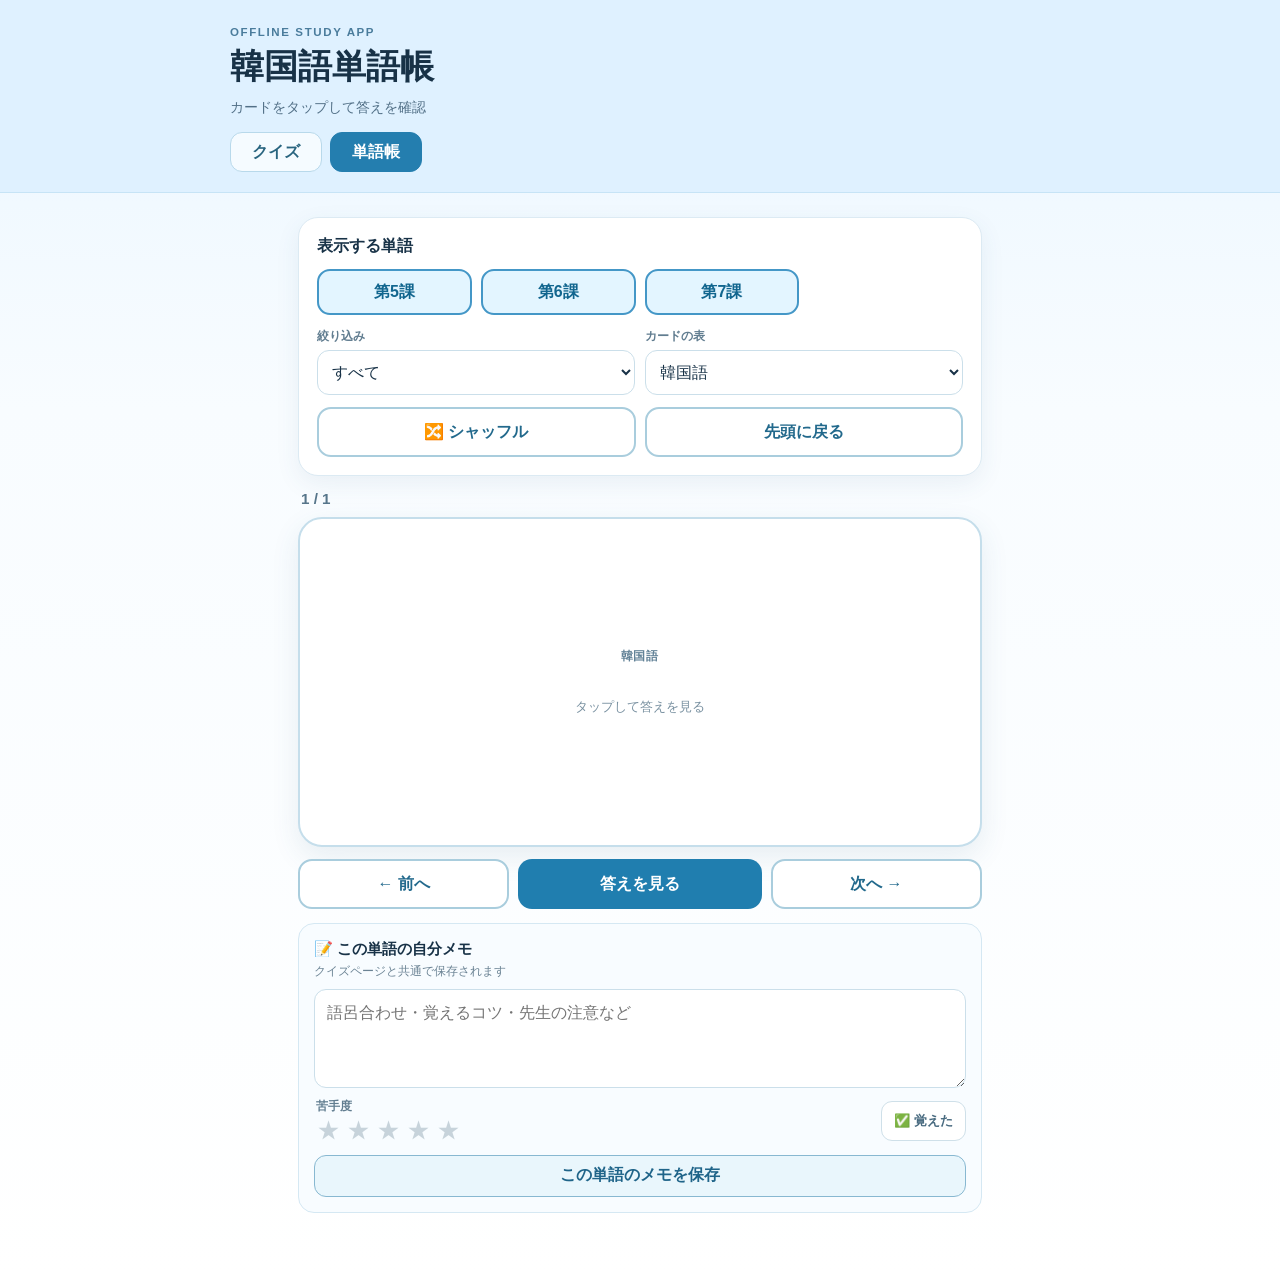
==== flashcards.html @ 3e5a213d "Create flashcards.html" ====
<!doctype html>
<html lang="ja">
<head>
  <meta charset="utf-8">
  <meta name="viewport" content="width=device-width,initial-scale=1,maximum-scale=1,viewport-fit=cover">
  <meta name="theme-color" content="#dff1ff">
  <meta name="apple-mobile-web-app-capable" content="yes">
  <title>韓国語単語帳</title>
  <link rel="stylesheet" href="style.css?v=20260727-flashcards">
</head>
<body>
  <header class="app-header">
    <div class="header-inner">
      <p class="eyebrow">OFFLINE STUDY APP</p>
      <h1>韓国語単語帳</h1>
      <p class="sub">カードをタップして答えを確認</p>
      <nav class="page-nav" aria-label="ページ移動">
        <a class="page-nav-link" href="index.html">クイズ</a>
        <a class="page-nav-link active" href="flashcards.html">単語帳</a>
      </nav>
    </div>
  </header>

  <main class="app-shell flashcard-shell">
    <section class="panel flashcard-controls">
      <h2>表示する単語</h2>
      <div class="chip-grid" id="flashLessonChips">
        <label class="check-chip"><input type="checkbox" value="5" checked><span>第5課</span></label>
        <label class="check-chip"><input type="checkbox" value="6" checked><span>第6課</span></label>
        <label class="check-chip"><input type="checkbox" value="7" checked><span>第7課</span></label>
      </div>
      <div class="flash-filter-grid">
        <label class="select-label">絞り込み
          <select id="cardFilter">
            <option value="all">すべて</option>
            <option value="unlearned">未習得だけ</option>
            <option value="learned">覚えた単語だけ</option>
            <option value="difficult">苦手度3以上</option>
            <option value="memo">メモありだけ</option>
          </select>
        </label>
        <label class="select-label">カードの表
          <select id="frontMode">
            <option value="korean">韓国語</option>
            <option value="japanese">日本語</option>
            <option value="random">ランダム</option>
          </select>
        </label>
      </div>
      <div class="flash-control-buttons">
        <button type="button" id="shuffleBtn" class="secondary-btn">🔀 シャッフル</button>
        <button type="button" id="resetCardsBtn" class="secondary-btn">先頭に戻る</button>
      </div>
    </section>

    <section id="emptyCards" class="notice hidden">条件に合う単語がありません。出題範囲や絞り込みを変えてください。</section>

    <section id="flashcardStudy" class="flashcard-study">
      <div class="flashcard-progress"><strong id="cardPosition">1 / 1</strong><span id="cardStatus"></span></div>

      <button type="button" id="flashcard" class="flashcard" aria-label="カードを裏返す" aria-pressed="false">
        <span class="flashcard-side-label" id="frontLabel">韓国語</span>
        <strong id="frontText" class="flashcard-main"></strong>
        <span id="frontHint" class="flashcard-tap-hint">タップして答えを見る</span>
        <span id="backArea" class="flashcard-back hidden">
          <span class="flashcard-divider"></span>
          <span class="flashcard-side-label" id="backLabel">日本語</span>
          <strong id="backText" class="flashcard-answer"></strong>
          <small id="cardExplanation"></small>
        </span>
      </button>

      <div class="flash-nav-buttons">
        <button type="button" id="prevCardBtn" class="secondary-btn">← 前へ</button>
        <button type="button" id="flipCardBtn" class="primary-btn">答えを見る</button>
        <button type="button" id="nextCardBtn" class="secondary-btn">次へ →</button>
      </div>

      <section class="study-note-panel" aria-label="単語メモ">
        <div class="study-note-heading">
          <div><strong>📝 この単語の自分メモ</strong><small>クイズページと共通で保存されます</small></div>
          <span id="flashNoteStatus" class="note-save-status" aria-live="polite"></span>
        </div>
        <textarea id="flashMemo" rows="3" placeholder="語呂合わせ・覚えるコツ・先生の注意など"></textarea>
        <div class="study-settings">
          <fieldset class="difficulty-field">
            <legend>苦手度</legend>
            <div id="flashDifficultyButtons" class="difficulty-buttons" aria-label="苦手度">
              <button type="button" data-level="1">★</button><button type="button" data-level="2">★</button><button type="button" data-level="3">★</button><button type="button" data-level="4">★</button><button type="button" data-level="5">★</button>
            </div>
          </fieldset>
          <label class="learned-check"><input type="checkbox" id="flashLearned"><span>✅ 覚えた</span></label>
        </div>
        <button type="button" id="saveFlashNoteBtn" class="save-note-btn">この単語のメモを保存</button>
      </section>
    </section>
  </main>

  <noscript><p class="fatal">JavaScriptを有効にしてください。</p></noscript>
  <script src="questions.js?v=20260727-flashcards"></script>
  <script src="flashcards.js?v=20260727-flashcards"></script>
</body>
</html>
---- style.css ----
*{box-sizing:border-box}html{-webkit-text-size-adjust:100%;font-family:-apple-system,BlinkMacSystemFont,"Hiragino Sans","Yu Gothic",sans-serif;background:#f6fbff;color:#183247}body{margin:0;min-height:100vh;background:linear-gradient(180deg,#eaf6ff 0,#f8fcff 32%,#fff 100%);overscroll-behavior-y:none}button,textarea{font:inherit}button{cursor:pointer;-webkit-tap-highlight-color:transparent;touch-action:manipulation}.app-header{padding:26px 18px 20px;background:#dff1ff;border-bottom:1px solid #c7e4f6}.header-inner,.app-shell{width:min(100%,820px);margin:auto}.eyebrow{margin:0 0 6px;font-size:.72rem;font-weight:900;letter-spacing:.14em;color:#4a7c9c}.app-header h1{margin:0;font-size:clamp(1.55rem,6vw,2.15rem)}.sub{margin:8px 0 0;color:#527087;font-size:.9rem}.app-shell{padding:18px 14px 50px}.view{display:none}.view.active{display:block}.notice{margin-bottom:14px;padding:13px 15px;border-radius:14px;background:#fff7cf;border:1px solid #f0da78;line-height:1.6;font-size:.9rem}.notice strong{display:block}.panel,.question-card,.result-card{background:#fff;border:1px solid #dceaf3;border-radius:20px;box-shadow:0 8px 24px rgba(45,95,128,.08)}.panel{padding:18px;margin-bottom:14px}.panel h2{margin:0 0 14px;font-size:1rem}.compact{padding-bottom:16px}.chip-grid{display:grid;grid-template-columns:repeat(2,1fr);gap:9px}.check-chip{position:relative}.check-chip input{position:absolute;opacity:0}.check-chip span{display:flex;align-items:center;justify-content:center;min-height:46px;padding:10px;border:2px solid #d4e4ee;border-radius:13px;background:#f8fcff;font-weight:800}.check-chip input:checked+span{border-color:#4497c7;background:#e3f5ff;color:#12668f}.check-chip.priority input:checked+span{border-color:#e0a629;background:#fff5cf;color:#8b5a00}.mode-grid{display:grid;grid-template-columns:repeat(2,minmax(0,1fr));gap:10px}.mode-card{min-height:112px;padding:13px 9px;border:1px solid #d7e7f1;border-radius:16px;background:#f9fcff;color:#183247;text-align:center;box-shadow:0 3px 10px rgba(39,91,125,.05)}.mode-card:active{transform:scale(.98);background:#eaf7ff}.mode-card span,.mode-card strong,.mode-card small{display:block}.mode-icon{font-size:1.65rem;margin-bottom:5px}.mode-card strong{font-size:.98rem}.mode-card small{margin-top:4px;color:#698397;font-size:.74rem;line-height:1.35}.count-row{display:grid;grid-template-columns:repeat(4,1fr);gap:8px}.count-btn,.small-btn,.ghost-btn{min-height:42px;border:1px solid #cfe1ec;border-radius:12px;background:#f7fbfe;color:#31566e;font-weight:800}.count-btn.active{background:#247eaf;color:#fff;border-color:#247eaf}.stats{display:grid;grid-template-columns:repeat(3,1fr);text-align:center}.stats div{padding:5px;border-right:1px solid #e4eef4}.stats div:last-child{border:0}.stats strong,.stats span{display:block}.stats strong{font-size:1.4rem}.stats span{margin-top:3px;color:#6d8291;font-size:.75rem}.quiz-topbar{display:flex;align-items:center;gap:14px;margin-bottom:12px}.ghost-btn{padding:0 13px;white-space:nowrap}.progress-wrap{flex:1;text-align:right;font-size:.8rem;font-weight:800}.progress{height:8px;margin-top:5px;overflow:hidden;border-radius:99px;background:#dbeaf2}.progress span{display:block;width:0;height:100%;background:#2888b9;transition:width .2s}.question-card{padding:20px 17px}.question-meta{display:flex;gap:7px}.badge{padding:5px 9px;border-radius:99px;background:#2079aa;color:#fff;font-size:.75rem;font-weight:900}.badge.pale{background:#e9f5fb;color:#28647f}.question-prompt{margin:20px 0 7px;color:#678093;font-weight:700;font-size:.9rem}.question-text{margin:0 0 10px;font-size:clamp(1.35rem,6vw,2rem);line-height:1.45;overflow-wrap:anywhere}.question-hint{min-height:1.2em;margin:0 0 14px;color:#7d6a38;font-size:.83rem}.choice-area{display:grid;gap:9px}.choice-btn{width:100%;min-height:52px;padding:11px;border:2px solid #d7e6ef;border-radius:14px;background:#fff;color:#183247;text-align:left;font-weight:800}.choice-btn.selected{border-color:#1e83b7;background:#e6f6ff}.choice-btn.correct{border-color:#38a66b;background:#e7f8ee}.choice-btn.wrong{border-color:#dc6464;background:#fff0f0}.input-area textarea{width:100%;min-height:100px;padding:14px;border:2px solid #cfe2ed;border-radius:14px;background:#fcfeff;color:#183247;font-size:16px;resize:vertical}.input-area textarea:focus{outline:3px solid rgba(49,145,195,.18);border-color:#3191c3}.canvas-area{margin-top:4px}#writeCanvas{display:block;width:100%;height:300px;border:2px solid #bcd8e8;border-radius:15px;background:#fff;touch-action:none;user-select:none;-webkit-user-select:none}.canvas-tools{display:flex;gap:8px;margin-top:9px}.canvas-tools button{flex:1}.canvas-note{margin:8px 2px 0;color:#697f8e;font-size:.8rem}.action-row{display:flex;gap:9px;margin-top:18px}.primary-btn,.secondary-btn,.grade-btn{width:100%;min-height:50px;padding:12px 16px;border-radius:14px;font-weight:900}.primary-btn{border:0;background:#207eaf;color:#fff}.secondary-btn{border:2px solid #a9cddd;background:#fff;color:#22698c}.feedback{margin-top:18px;padding-top:17px;border-top:1px solid #dce8ef}.result-headline{margin-bottom:12px;font-size:1.25rem;font-weight:900}.result-headline.ok{color:#16834a}.result-headline.ng{color:#c64040}.answer-box{padding:13px;border-radius:13px;background:#eef8fd}.answer-box span,.answer-box strong{display:block}.answer-box span{font-size:.75rem;color:#668093}.answer-box strong{margin-top:4px;font-size:1.2rem;white-space:pre-wrap}.explanation-box{margin-top:10px;padding:13px;border-radius:13px;background:#f8fafb;white-space:pre-wrap;line-height:1.65}.self-grade{display:grid;grid-template-columns:1fr 1fr;gap:8px;margin:14px 0}.self-grade p{grid-column:1/-1;margin:0;font-weight:900}.grade-btn{border:0}.grade-btn.correct{background:#e4f7ec;color:#167044}.grade-btn.wrong{background:#fff0f0;color:#b73f3f}.feedback>#nextBtn{margin-top:12px}.result-card{padding:24px 18px;text-align:center}.result-card h2{margin:3px 0 16px}.score-circle{display:flex;align-items:baseline;justify-content:center;width:140px;height:140px;margin:0 auto 15px;border:10px solid #d8effa;border-radius:50%;flex-direction:row;padding-top:36px}.score-circle strong{font-size:2.7rem}.result-breakdown{display:grid;grid-template-columns:1fr 1fr;margin:18px 0}.result-breakdown div:first-child{border-right:1px solid #dce8ef}.result-breakdown strong,.result-breakdown span{display:block}.result-breakdown strong{font-size:1.5rem}.result-breakdown span{font-size:.8rem;color:#6f8493}.review-list{text-align:left;margin-bottom:15px}.review-item{padding:12px 2px;border-top:1px solid #e2ebf0}.review-item strong,.review-item span{display:block;overflow-wrap:anywhere}.review-item span{margin-top:4px;color:#607889;font-size:.82rem;line-height:1.5}.result-card>.secondary-btn{margin-top:9px}.hidden{display:none!important}.fatal{margin:20px;padding:14px;background:#fff0f0;color:#a00}.error-box{margin:20px auto;padding:16px;max-width:760px;border:2px solid #d85858;border-radius:14px;background:#fff1f1;color:#9c2525;font-weight:700}@media(min-width:650px){.app-shell{padding:24px 18px 60px}.mode-grid{grid-template-columns:repeat(4,1fr)}.mode-card{min-height:120px}.chip-grid{grid-template-columns:repeat(4,1fr)}.question-card{padding:28px}.question-text{font-size:2rem}}@media(max-width:360px){.mode-grid{gap:7px}.mode-card{min-height:104px;padding:10px 5px}.count-row{gap:5px}.count-btn{font-size:.82rem}.question-card{padding:17px 13px}}

/* 問題ごとのメモ・苦手度・覚えたチェック */
.study-note-panel{margin:18px 0 4px;padding:15px;border:1px solid #d5e8f3;border-radius:16px;background:#f8fcff}.study-note-heading{display:flex;align-items:flex-start;justify-content:space-between;gap:10px;margin-bottom:10px}.study-note-heading strong,.study-note-heading small{display:block}.study-note-heading strong{font-size:.95rem}.study-note-heading small{margin-top:3px;color:#6b8394;font-size:.72rem;line-height:1.4}.note-save-status{min-width:3em;color:#23845f;font-size:.75rem;font-weight:900;text-align:right}.study-note-panel textarea{display:block;width:100%;min-height:78px;resize:vertical;padding:11px 12px;border:1px solid #cbdfea;border-radius:12px;background:#fff;color:#183247;line-height:1.55}.study-note-panel textarea:focus{outline:3px solid rgba(36,126,175,.14);border-color:#4b9bc7}.study-settings{display:flex;align-items:center;justify-content:space-between;gap:12px;margin-top:11px}.difficulty-field{min-width:0;margin:0;padding:0;border:0}.difficulty-field legend{margin-bottom:3px;color:#617d90;font-size:.72rem;font-weight:800}.difficulty-buttons{display:flex;gap:1px}.difficulty-buttons button{padding:2px;min-width:29px;border:0;background:transparent;color:#c7d3db;font-size:1.45rem;line-height:1;touch-action:manipulation}.difficulty-buttons button.active{color:#f2b62f}.learned-check{position:relative;flex:0 0 auto}.learned-check input{position:absolute;opacity:0;pointer-events:none}.learned-check span{display:flex;align-items:center;justify-content:center;min-height:40px;padding:8px 12px;border:1px solid #cfe0e9;border-radius:11px;background:#fff;color:#496b80;font-size:.82rem;font-weight:900}.learned-check input:checked+span{border-color:#55aa82;background:#e7f8ef;color:#26714d}.save-note-btn{width:100%;min-height:42px;margin-top:11px;border:1px solid #88b8d1;border-radius:12px;background:#e9f6fc;color:#1f6489;font-weight:900}.save-note-btn:active{transform:scale(.99)}
@media(max-width:420px){.study-settings{align-items:flex-end}.difficulty-buttons button{min-width:26px;font-size:1.3rem}.learned-check span{padding:8px 9px}}

/* ページ移動・単語帳 */
.page-nav{display:flex;gap:8px;margin-top:15px}.page-nav-link{display:inline-flex;align-items:center;justify-content:center;min-width:92px;min-height:40px;padding:8px 14px;border:1px solid #b8d9eb;border-radius:12px;background:rgba(255,255,255,.7);color:#28647f;font-weight:900;text-decoration:none}.page-nav-link.active{border-color:#247eaf;background:#247eaf;color:#fff}.flashcard-shell{max-width:720px}.flashcard-controls h2{margin-bottom:12px}.flash-filter-grid{display:grid;grid-template-columns:1fr 1fr;gap:10px;margin-top:13px}.select-label{display:grid;gap:5px;color:#617d90;font-size:.75rem;font-weight:900}.select-label select{width:100%;min-height:45px;padding:8px 10px;border:1px solid #cbdfea;border-radius:12px;background:#fff;color:#183247;font-size:16px}.flash-control-buttons,.flash-nav-buttons{display:grid;grid-template-columns:1fr 1fr;gap:9px;margin-top:12px}.flashcard-progress{display:flex;align-items:center;justify-content:space-between;gap:12px;margin:5px 3px 10px;color:#56758a}.flashcard-progress strong{font-size:.95rem}.flashcard-progress span{font-size:.78rem;font-weight:800}.flashcard{display:flex;width:100%;min-height:330px;padding:24px 18px;border:2px solid #c5deeb;border-radius:24px;background:#fff;color:#183247;box-shadow:0 10px 28px rgba(45,95,128,.1);align-items:center;justify-content:center;flex-direction:column;text-align:center}.flashcard:active{transform:scale(.995)}.flashcard-side-label{display:block;color:#628297;font-size:.78rem;font-weight:900;letter-spacing:.08em}.flashcard-main{display:block;margin:18px 0 15px;font-size:clamp(2.2rem,11vw,4.2rem);line-height:1.25;overflow-wrap:anywhere}.flashcard-tap-hint{color:#7890a0;font-size:.82rem}.flashcard-back{display:block;width:100%}.flashcard-divider{display:block;width:70px;height:2px;margin:20px auto;background:#d7e7ef}.flashcard-answer{display:block;margin:12px 0 8px;font-size:clamp(1.55rem,7vw,2.5rem);line-height:1.4;overflow-wrap:anywhere}.flashcard-back small{display:block;margin-top:12px;color:#6b8394;line-height:1.6;white-space:pre-wrap}.flash-nav-buttons{grid-template-columns:1fr 1.15fr 1fr}.flash-nav-buttons button{padding-left:8px;padding-right:8px}.flashcard-study>.study-note-panel{margin-top:14px}@media(max-width:430px){.flash-filter-grid{grid-template-columns:1fr}.flashcard{min-height:300px;padding:20px 14px}.flash-nav-buttons{gap:6px}.flash-nav-buttons button{font-size:.84rem}.page-nav-link{min-width:84px}}
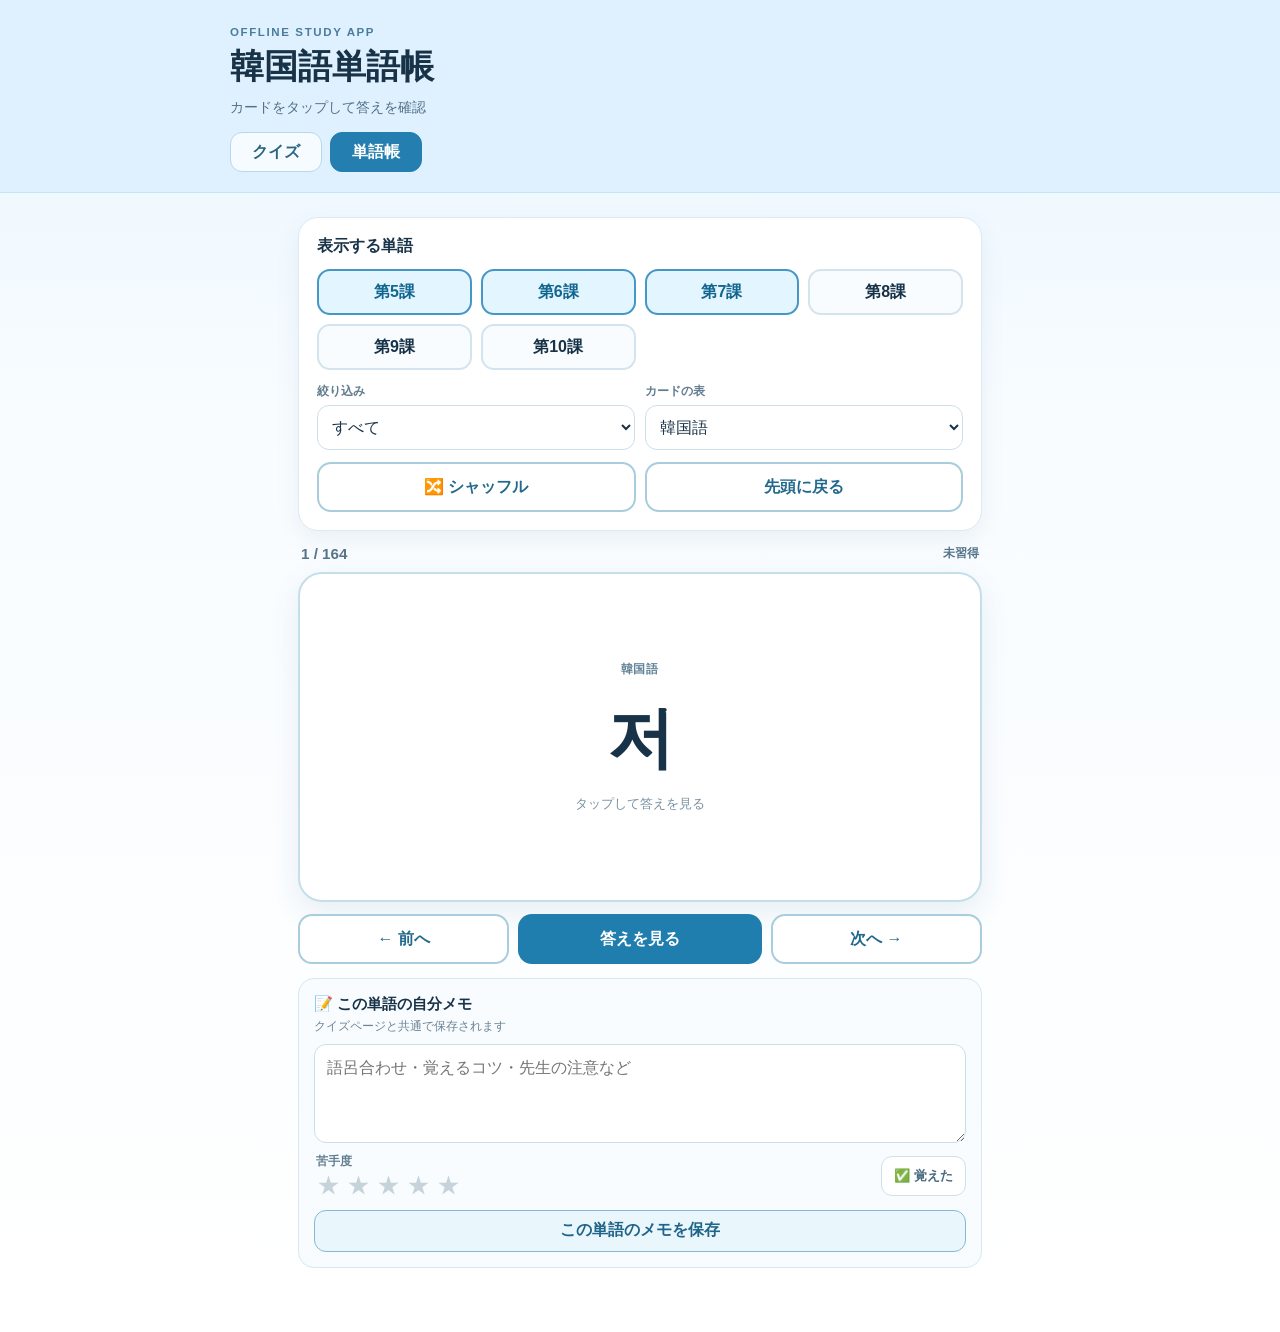
==== commit ae624ac6: "Update flashcards.html" ====
--- a/flashcards.html
+++ b/flashcards.html
@@ -28,6 +28,9 @@
         <label class="check-chip"><input type="checkbox" value="5" checked><span>第5課</span></label>
         <label class="check-chip"><input type="checkbox" value="6" checked><span>第6課</span></label>
         <label class="check-chip"><input type="checkbox" value="7" checked><span>第7課</span></label>
+        <label class="check-chip"><input type="checkbox" value="8"><span>第8課</span></label>
+        <label class="check-chip"><input type="checkbox" value="9"><span>第9課</span></label>
+        <label class="check-chip"><input type="checkbox" value="10"><span>第10課</span></label>
       </div>
       <div class="flash-filter-grid">
         <label class="select-label">絞り込み
@@ -97,7 +100,7 @@
   </main>
 
   <noscript><p class="fatal">JavaScriptを有効にしてください。</p></noscript>
-  <script src="questions.js?v=20260727-flashcards"></script>
+  <script src="questions.js?v=20260928-lessons8to10"></script>
   <script src="flashcards.js?v=20260727-flashcards"></script>
 </body>
 </html>
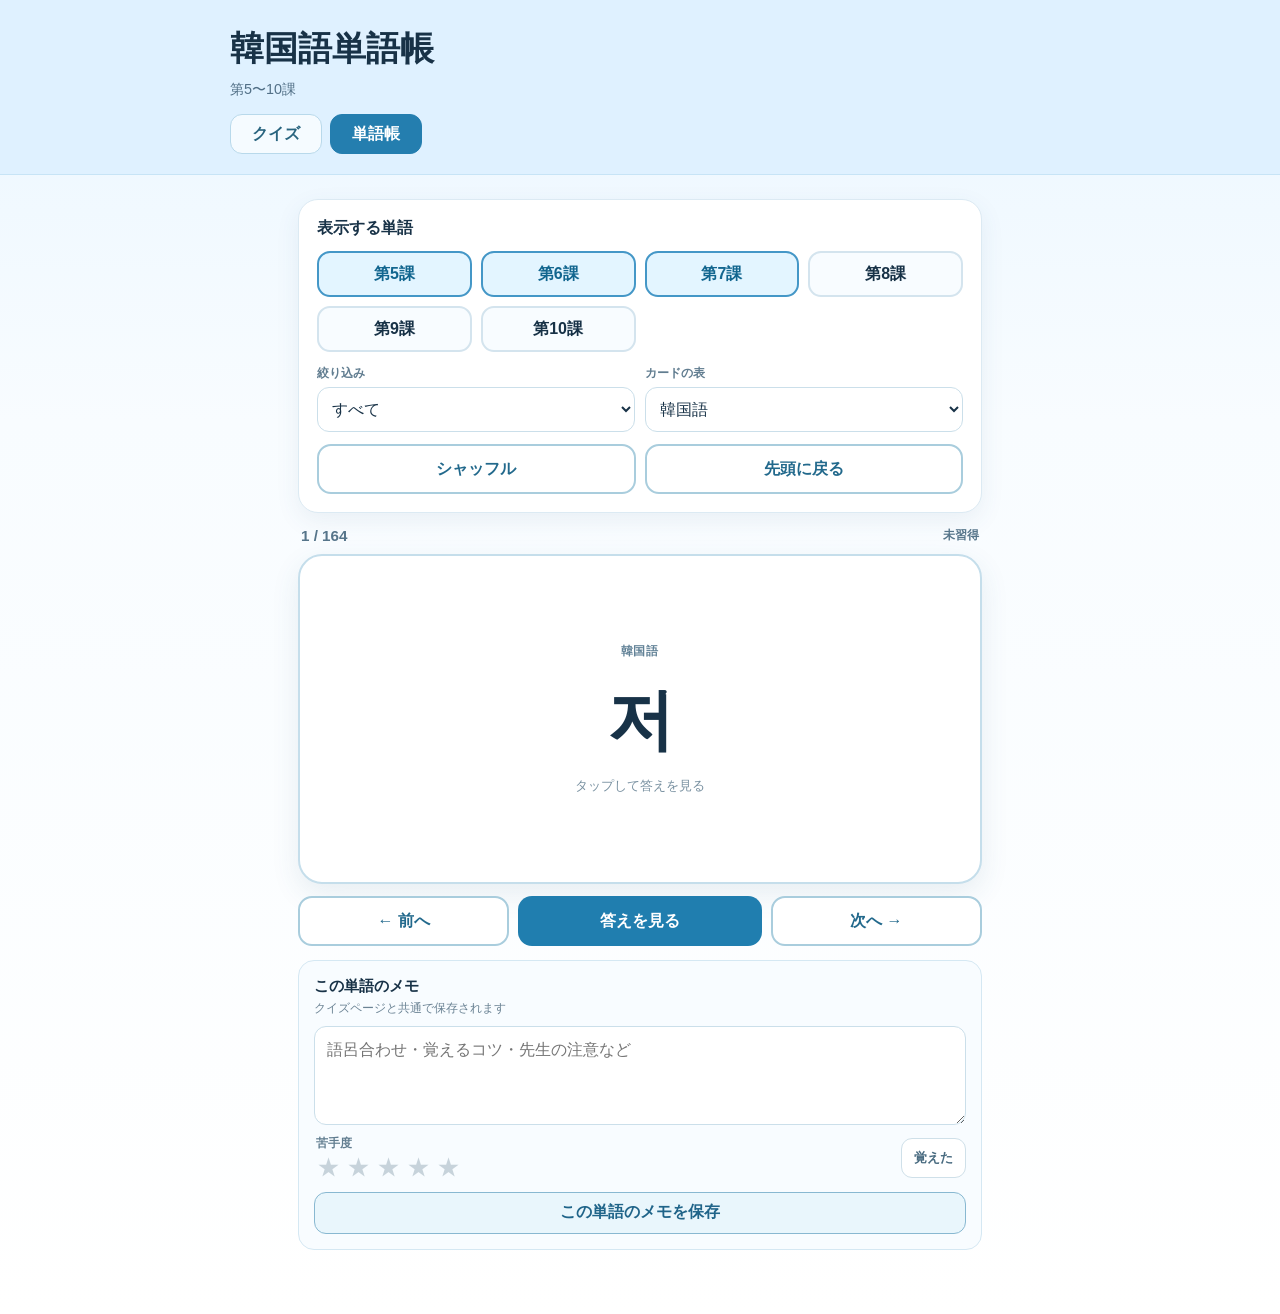
==== commit 62442311: "Update flashcards.html" ====
--- a/flashcards.html
+++ b/flashcards.html
@@ -6,14 +6,13 @@
   <meta name="theme-color" content="#dff1ff">
   <meta name="apple-mobile-web-app-capable" content="yes">
   <title>韓国語単語帳</title>
-  <link rel="stylesheet" href="style.css?v=20260727-flashcards">
+  <link rel="stylesheet" href="style.css?v=20260928-simple">
 </head>
 <body>
   <header class="app-header">
     <div class="header-inner">
-      <p class="eyebrow">OFFLINE STUDY APP</p>
       <h1>韓国語単語帳</h1>
-      <p class="sub">カードをタップして答えを確認</p>
+      <p class="sub">第5〜10課</p>
       <nav class="page-nav" aria-label="ページ移動">
         <a class="page-nav-link" href="index.html">クイズ</a>
         <a class="page-nav-link active" href="flashcards.html">単語帳</a>
@@ -51,7 +50,7 @@
         </label>
       </div>
       <div class="flash-control-buttons">
-        <button type="button" id="shuffleBtn" class="secondary-btn">🔀 シャッフル</button>
+        <button type="button" id="shuffleBtn" class="secondary-btn">シャッフル</button>
         <button type="button" id="resetCardsBtn" class="secondary-btn">先頭に戻る</button>
       </div>
     </section>
@@ -81,7 +80,7 @@
 
       <section class="study-note-panel" aria-label="単語メモ">
         <div class="study-note-heading">
-          <div><strong>📝 この単語の自分メモ</strong><small>クイズページと共通で保存されます</small></div>
+          <div><strong>この単語のメモ</strong><small>クイズページと共通で保存されます</small></div>
           <span id="flashNoteStatus" class="note-save-status" aria-live="polite"></span>
         </div>
         <textarea id="flashMemo" rows="3" placeholder="語呂合わせ・覚えるコツ・先生の注意など"></textarea>
@@ -92,7 +91,7 @@
               <button type="button" data-level="1">★</button><button type="button" data-level="2">★</button><button type="button" data-level="3">★</button><button type="button" data-level="4">★</button><button type="button" data-level="5">★</button>
             </div>
           </fieldset>
-          <label class="learned-check"><input type="checkbox" id="flashLearned"><span>✅ 覚えた</span></label>
+          <label class="learned-check"><input type="checkbox" id="flashLearned"><span>覚えた</span></label>
         </div>
         <button type="button" id="saveFlashNoteBtn" class="save-note-btn">この単語のメモを保存</button>
       </section>
@@ -101,6 +100,6 @@
 
   <noscript><p class="fatal">JavaScriptを有効にしてください。</p></noscript>
   <script src="questions.js?v=20260928-lessons8to10"></script>
-  <script src="flashcards.js?v=20260727-flashcards"></script>
+  <script src="flashcards.js?v=20260928-simple"></script>
 </body>
 </html>
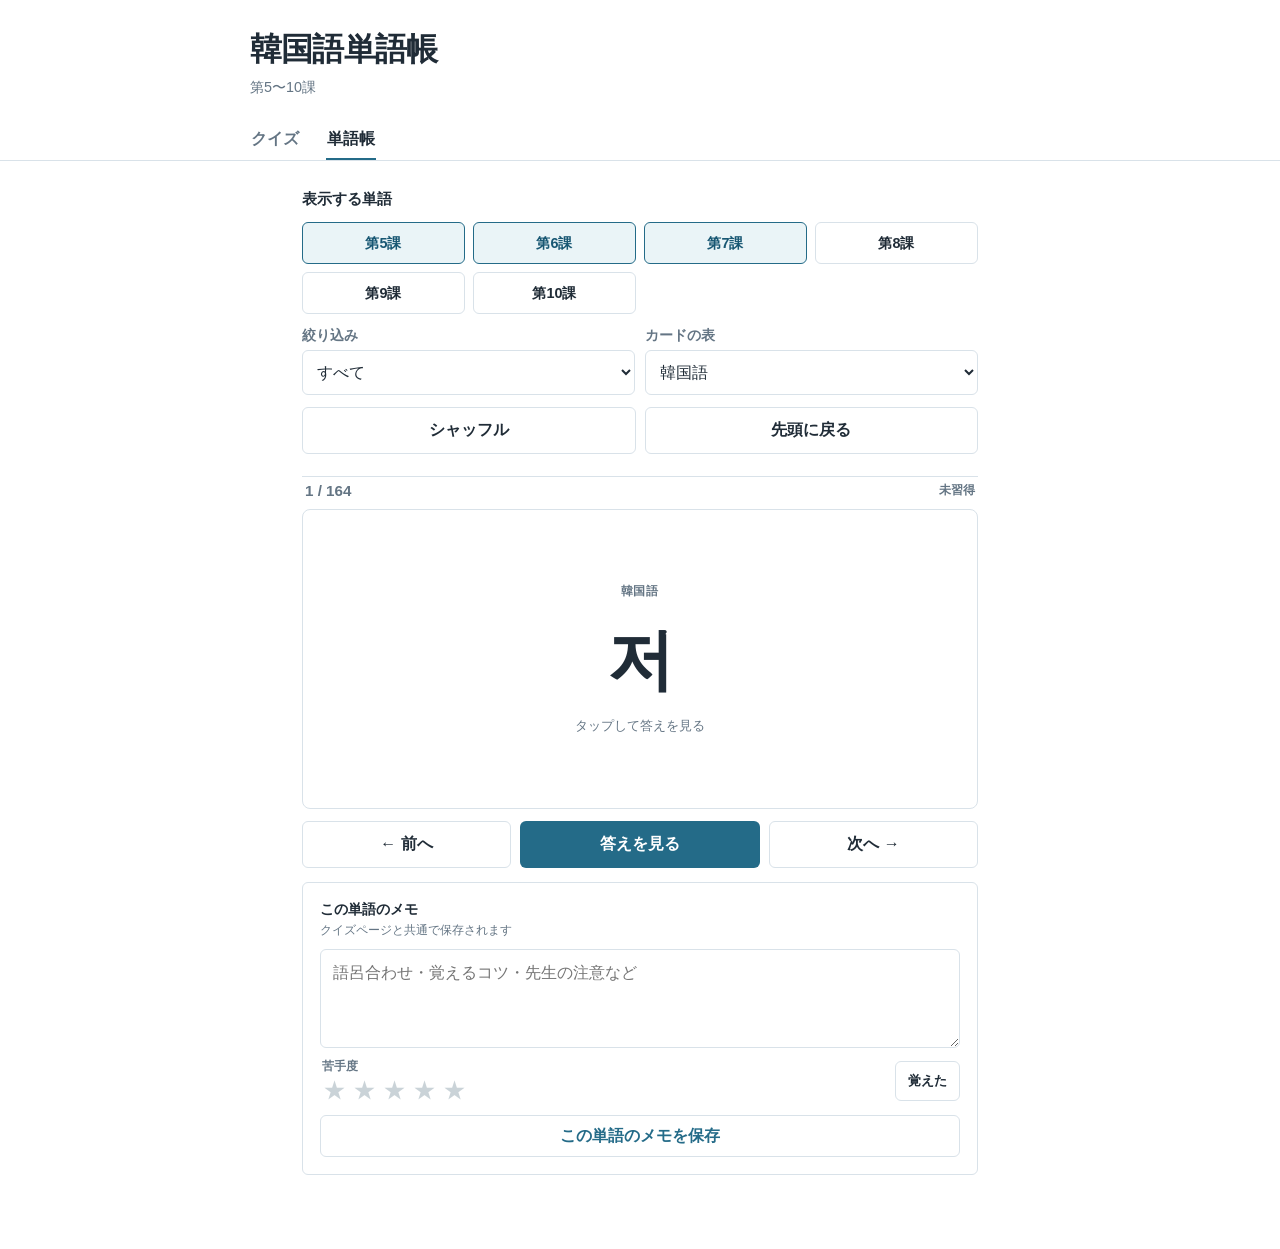
==== commit 931358af: "Update flashcards.html" ====
--- a/flashcards.html
+++ b/flashcards.html
@@ -6,7 +6,7 @@
   <meta name="theme-color" content="#dff1ff">
   <meta name="apple-mobile-web-app-capable" content="yes">
   <title>韓国語単語帳</title>
-  <link rel="stylesheet" href="style.css?v=20260928-simple">
+  <link rel="stylesheet" href="style.css?v=20260928-polite">
 </head>
 <body>
   <header class="app-header">
@@ -99,7 +99,7 @@
   </main>
 
   <noscript><p class="fatal">JavaScriptを有効にしてください。</p></noscript>
-  <script src="questions.js?v=20260928-lessons8to10"></script>
+  <script src="questions.js?v=20260928-lesson8b"></script>
   <script src="flashcards.js?v=20260928-simple"></script>
 </body>
 </html>
--- a/style.css
+++ b/style.css
@@ -6,3 +6,56 @@
 
 /* ページ移動・単語帳 */
 .page-nav{display:flex;gap:8px;margin-top:15px}.page-nav-link{display:inline-flex;align-items:center;justify-content:center;min-width:92px;min-height:40px;padding:8px 14px;border:1px solid #b8d9eb;border-radius:12px;background:rgba(255,255,255,.7);color:#28647f;font-weight:900;text-decoration:none}.page-nav-link.active{border-color:#247eaf;background:#247eaf;color:#fff}.flashcard-shell{max-width:720px}.flashcard-controls h2{margin-bottom:12px}.flash-filter-grid{display:grid;grid-template-columns:1fr 1fr;gap:10px;margin-top:13px}.select-label{display:grid;gap:5px;color:#617d90;font-size:.75rem;font-weight:900}.select-label select{width:100%;min-height:45px;padding:8px 10px;border:1px solid #cbdfea;border-radius:12px;background:#fff;color:#183247;font-size:16px}.flash-control-buttons,.flash-nav-buttons{display:grid;grid-template-columns:1fr 1fr;gap:9px;margin-top:12px}.flashcard-progress{display:flex;align-items:center;justify-content:space-between;gap:12px;margin:5px 3px 10px;color:#56758a}.flashcard-progress strong{font-size:.95rem}.flashcard-progress span{font-size:.78rem;font-weight:800}.flashcard{display:flex;width:100%;min-height:330px;padding:24px 18px;border:2px solid #c5deeb;border-radius:24px;background:#fff;color:#183247;box-shadow:0 10px 28px rgba(45,95,128,.1);align-items:center;justify-content:center;flex-direction:column;text-align:center}.flashcard:active{transform:scale(.995)}.flashcard-side-label{display:block;color:#628297;font-size:.78rem;font-weight:900;letter-spacing:.08em}.flashcard-main{display:block;margin:18px 0 15px;font-size:clamp(2.2rem,11vw,4.2rem);line-height:1.25;overflow-wrap:anywhere}.flashcard-tap-hint{color:#7890a0;font-size:.82rem}.flashcard-back{display:block;width:100%}.flashcard-divider{display:block;width:70px;height:2px;margin:20px auto;background:#d7e7ef}.flashcard-answer{display:block;margin:12px 0 8px;font-size:clamp(1.55rem,7vw,2.5rem);line-height:1.4;overflow-wrap:anywhere}.flashcard-back small{display:block;margin-top:12px;color:#6b8394;line-height:1.6;white-space:pre-wrap}.flash-nav-buttons{grid-template-columns:1fr 1.15fr 1fr}.flash-nav-buttons button{padding-left:8px;padding-right:8px}.flashcard-study>.study-note-panel{margin-top:14px}@media(max-width:430px){.flash-filter-grid{grid-template-columns:1fr}.flashcard{min-height:300px;padding:20px 14px}.flash-nav-buttons{gap:6px}.flash-nav-buttons button{font-size:.84rem}.page-nav-link{min-width:84px}}
+
+/* Quiet study layout */
+:root{color-scheme:light;--ink:#202c37;--muted:#647584;--line:#d9e2e9;--surface:#fff;--accent:#246b88;--accent-soft:#eaf4f7}
+html{background:#fff;color:var(--ink)}
+body{background:#fff;color:var(--ink);overscroll-behavior-y:auto}
+.app-header{padding:28px 22px 0;background:#fff;border-bottom:1px solid var(--line)}
+.header-inner,.app-shell{width:min(100%,780px)}
+.app-header h1{font-size:clamp(1.5rem,4vw,2rem);font-weight:700;letter-spacing:-.025em}
+.sub{margin:6px 0 0;color:var(--muted);font-size:.9rem}
+.page-nav{gap:26px;margin-top:23px}
+.page-nav-link,.page-nav-link.active{min-width:0;min-height:40px;padding:8px 1px;border:0;border-bottom:2px solid transparent;border-radius:0;background:transparent;color:var(--muted);font-weight:600}
+.page-nav-link.active{border-color:var(--accent);color:var(--ink)}
+.app-shell{padding:25px 22px 60px}
+.notice{margin:0 0 21px;padding:0;border:0;border-radius:0;background:none;color:var(--muted);font-size:.85rem;line-height:1.5}
+.panel,.question-card,.result-card{margin-bottom:0;padding:22px 0;border:0;border-bottom:1px solid var(--line);border-radius:0;background:var(--surface);box-shadow:none}
+.panel:first-of-type{padding-top:0}
+.panel h2{margin:0 0 12px;font-size:.95rem;font-weight:700}
+.chip-grid{grid-template-columns:repeat(4,minmax(0,1fr));gap:8px}
+.check-chip span{min-height:42px;padding:8px 6px;border:1px solid var(--line);border-radius:6px;background:#fff;color:var(--ink);font-size:.9rem;font-weight:600}
+.check-chip input:checked+span,.check-chip.priority input:checked+span{border-color:var(--accent);background:var(--accent-soft);color:#185773}
+.check-chip input:focus-visible+span,.learned-check input:focus-visible+span{outline:2px solid var(--accent);outline-offset:2px}
+.mode-grid{grid-template-columns:repeat(2,minmax(0,1fr));gap:8px}
+.mode-card{display:flex;min-height:69px;padding:11px 15px;align-items:flex-start;justify-content:center;flex-direction:column;border:1px solid var(--line);border-radius:6px;background:#fff;color:var(--ink);text-align:left;box-shadow:none}
+.mode-card:hover,.check-chip:hover span,.count-btn:hover,.secondary-btn:hover{border-color:#8aabba;background:#f7fafb}
+.mode-card:active{transform:none;background:var(--accent-soft)}
+.mode-card strong{font-size:.95rem;font-weight:700}.mode-card small{margin-top:2px;color:var(--muted);font-size:.8rem}
+.count-row{gap:8px}.count-btn,.small-btn,.ghost-btn{min-height:41px;border:1px solid var(--line);border-radius:6px;background:#fff;color:var(--ink);font-weight:600}
+.count-btn.active{border-color:var(--accent);background:var(--accent);color:#fff}
+.stats{padding-top:18px;padding-bottom:18px}
+.stats div{padding:0 5px;border-color:var(--line)}.stats strong{font-size:1.2rem;font-weight:700}.stats span{color:var(--muted);font-size:.78rem}
+.quiz-topbar{margin-bottom:0;padding:12px 0;border-bottom:1px solid var(--line)}.progress-wrap{color:var(--muted);font-weight:600}.progress{height:4px;background:#e7edef}.progress span{background:var(--accent)}
+.question-card{padding:24px 0;border:0}.question-meta{gap:6px}.badge,.badge.pale{padding:4px 8px;border:1px solid var(--line);border-radius:4px;background:#fff;color:var(--muted);font-size:.75rem;font-weight:600}
+.question-prompt{margin:22px 0 7px;color:var(--muted);font-size:.9rem;font-weight:500}.question-text{font-size:clamp(1.5rem,5vw,2rem)}.question-hint{color:var(--muted)}
+.choice-btn{min-height:48px;border:1px solid var(--line);border-radius:6px;color:var(--ink);font-weight:600}.choice-btn.selected{border-color:var(--accent);background:var(--accent-soft)}
+.input-area textarea,.study-note-panel textarea{border:1px solid var(--line);border-radius:6px;background:#fff;color:var(--ink);font-size:1rem}
+.input-area textarea:focus,.study-note-panel textarea:focus{outline:2px solid #a4d4e3;border-color:var(--accent)}
+#writeCanvas{border:1px solid var(--line);border-radius:6px}.canvas-note{color:var(--muted)}
+.primary-btn,.secondary-btn,.grade-btn{min-height:45px;border-radius:6px;font-weight:700}.primary-btn{background:var(--accent)}.secondary-btn{border:1px solid var(--line);background:#fff;color:var(--ink)}
+.feedback{border-color:var(--line)}.answer-box,.explanation-box{border-radius:6px;background:#f5f8f9}.answer-box span,.result-breakdown span{color:var(--muted)}
+.result-card{text-align:left}.result-card h2{margin:0 0 12px;font-size:1.2rem}.score-circle{display:block;width:auto;height:auto;margin:0;border:0;border-radius:0;padding:0}.score-circle strong{font-size:2.2rem}.result-breakdown{max-width:320px}.review-item{border-color:var(--line)}
+.study-note-panel{margin:20px 0 4px;padding:17px;border:1px solid var(--line);border-radius:6px;background:#fff}
+.study-note-heading strong{font-size:.9rem}.study-note-heading small{color:var(--muted);font-size:.78rem}.note-save-status{color:var(--accent)}
+.difficulty-field legend{color:var(--muted)}.difficulty-buttons button{color:#cad3d8}.difficulty-buttons button.active{color:#ad7525}
+.learned-check span{border-color:var(--line);border-radius:6px;background:#fff;color:var(--ink);font-weight:600}.learned-check input:checked+span{border-color:var(--accent);background:var(--accent-soft);color:var(--accent)}
+.save-note-btn{border:1px solid var(--line);border-radius:6px;background:#fff;color:var(--accent);font-weight:700}
+.select-label{color:var(--muted);font-size:.85rem;font-weight:600}.select-label select{border-color:var(--line);border-radius:6px;color:var(--ink)}
+.flashcard-progress{color:var(--muted)}.flashcard-progress span{font-weight:600}
+.flashcard{min-height:300px;border:1px solid var(--line);border-radius:8px;box-shadow:none;color:var(--ink)}
+.flashcard-side-label{color:var(--muted);font-weight:600}.flashcard-tap-hint,.flashcard-back small{color:var(--muted)}.flashcard-divider{height:1px;background:var(--line)}
+.error-box{border:1px solid #cc7575;border-radius:6px}
+@media(min-width:650px){.app-shell{padding:28px 22px 70px}.mode-grid{grid-template-columns:repeat(2,minmax(0,1fr))}.mode-card{min-height:69px}.chip-grid{grid-template-columns:repeat(4,minmax(0,1fr))}.question-card{padding:28px 0}}
+@media(max-width:560px){.app-header{padding:22px 18px 0}.app-shell{padding:22px 18px 50px}.chip-grid{grid-template-columns:repeat(3,minmax(0,1fr))}.mode-grid{grid-template-columns:repeat(2,minmax(0,1fr))}.mode-card{min-height:75px;padding:10px}.mode-card small{font-size:.75rem}.question-card{padding:22px 0}}
+@media(max-width:360px){.chip-grid{grid-template-columns:repeat(2,minmax(0,1fr))}.count-btn{font-size:.84rem}.mode-card{min-height:75px}}
